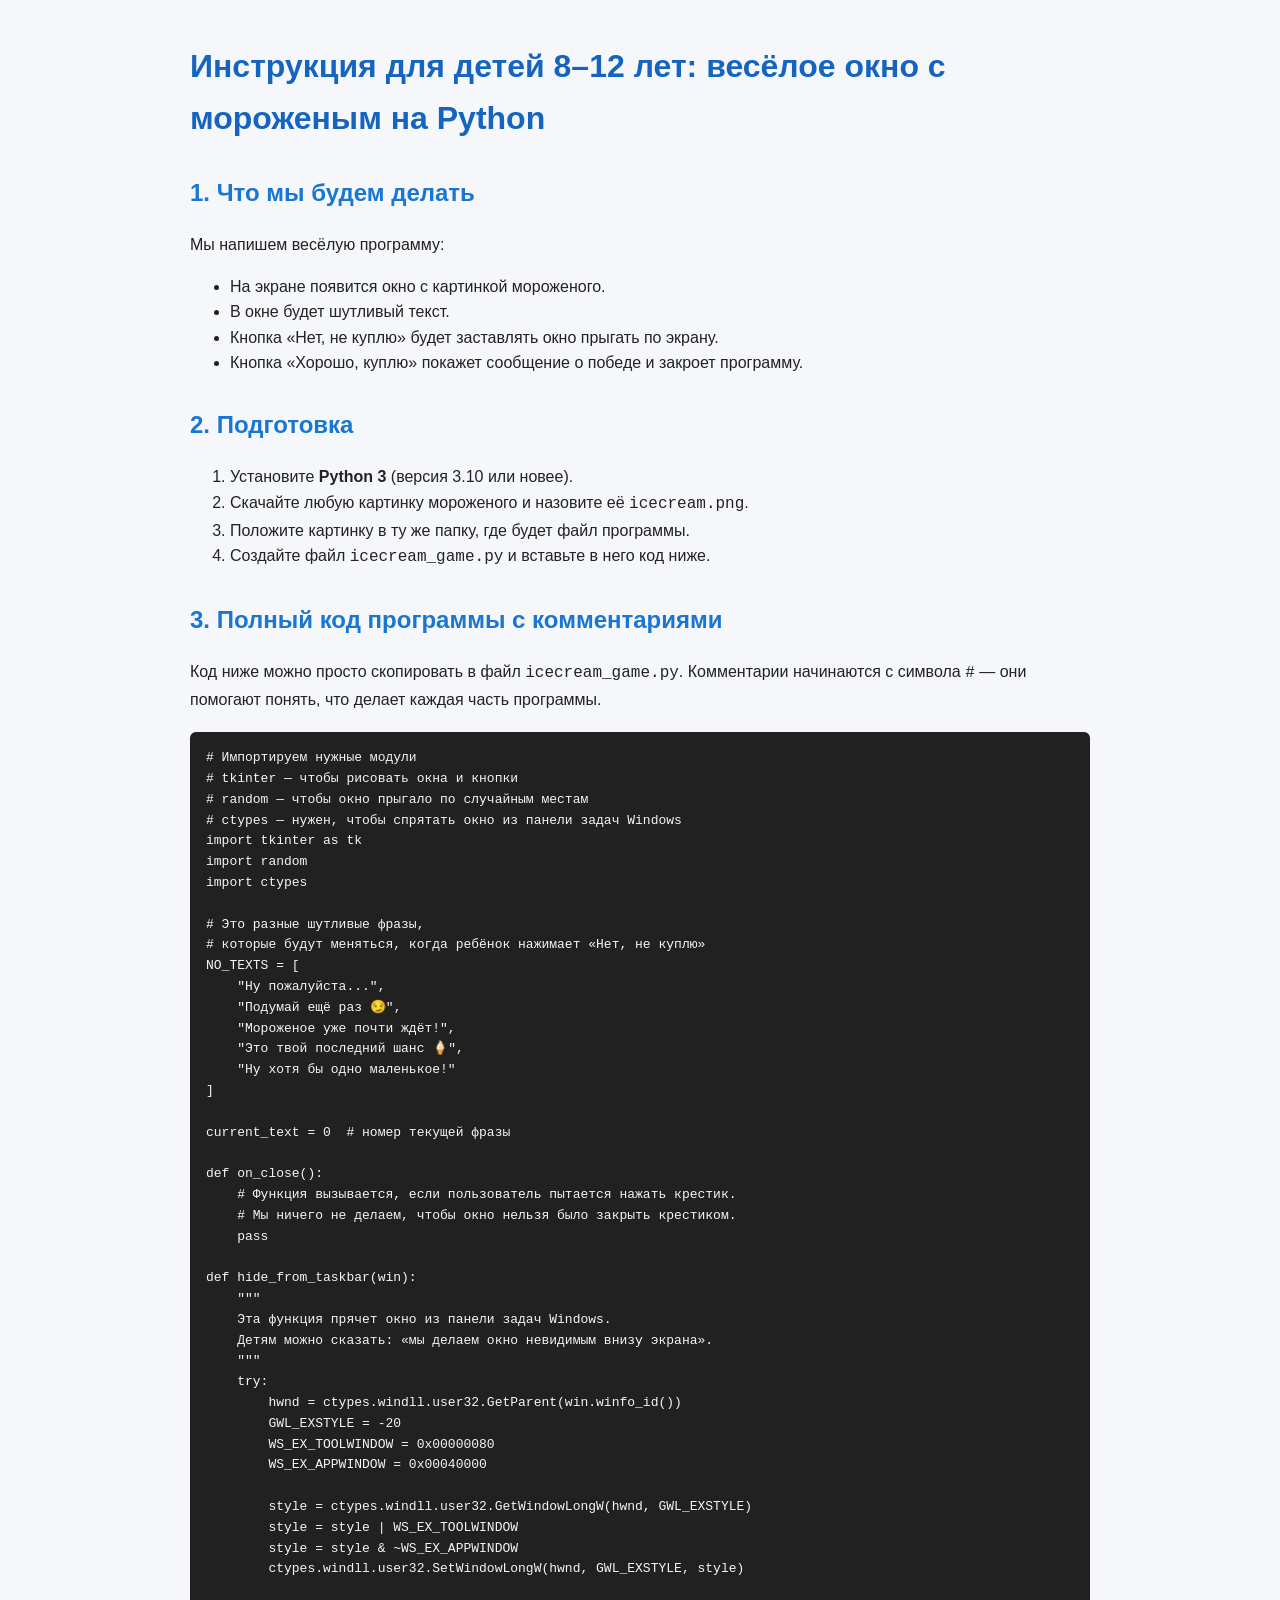
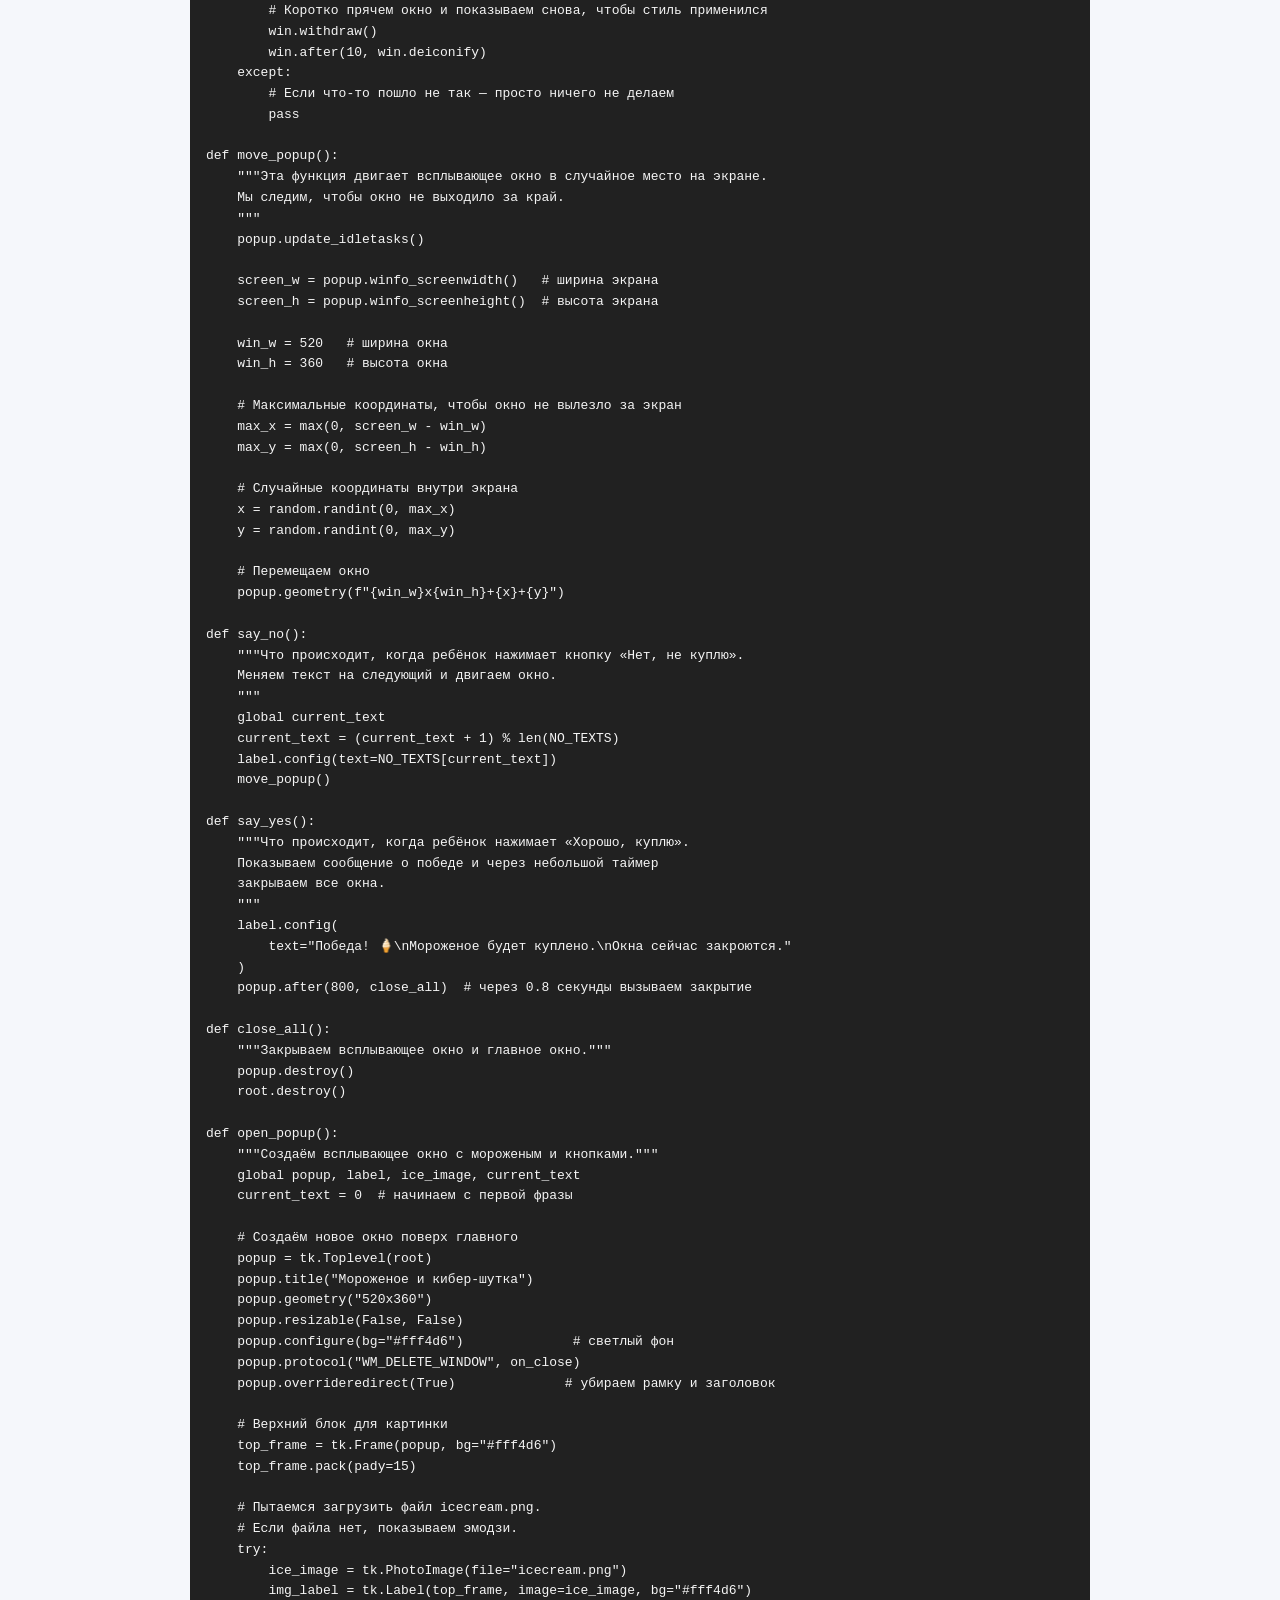
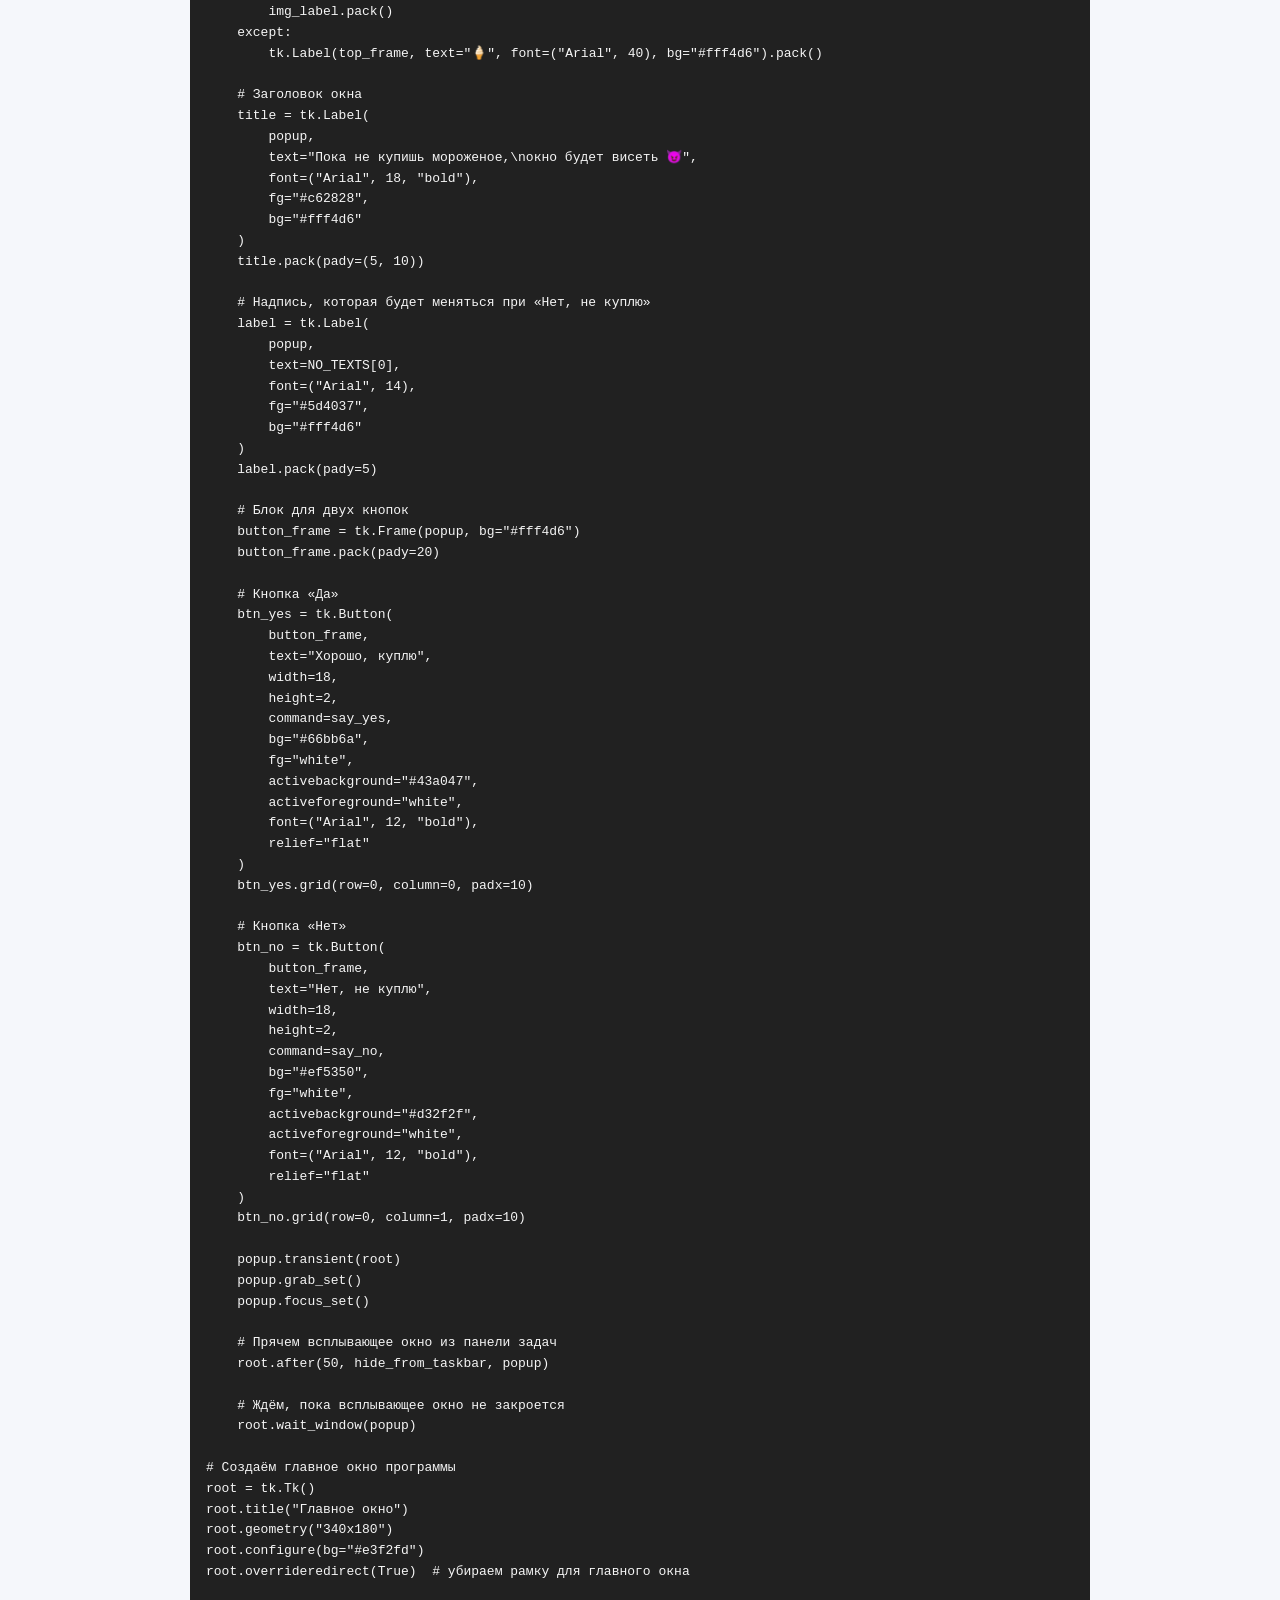
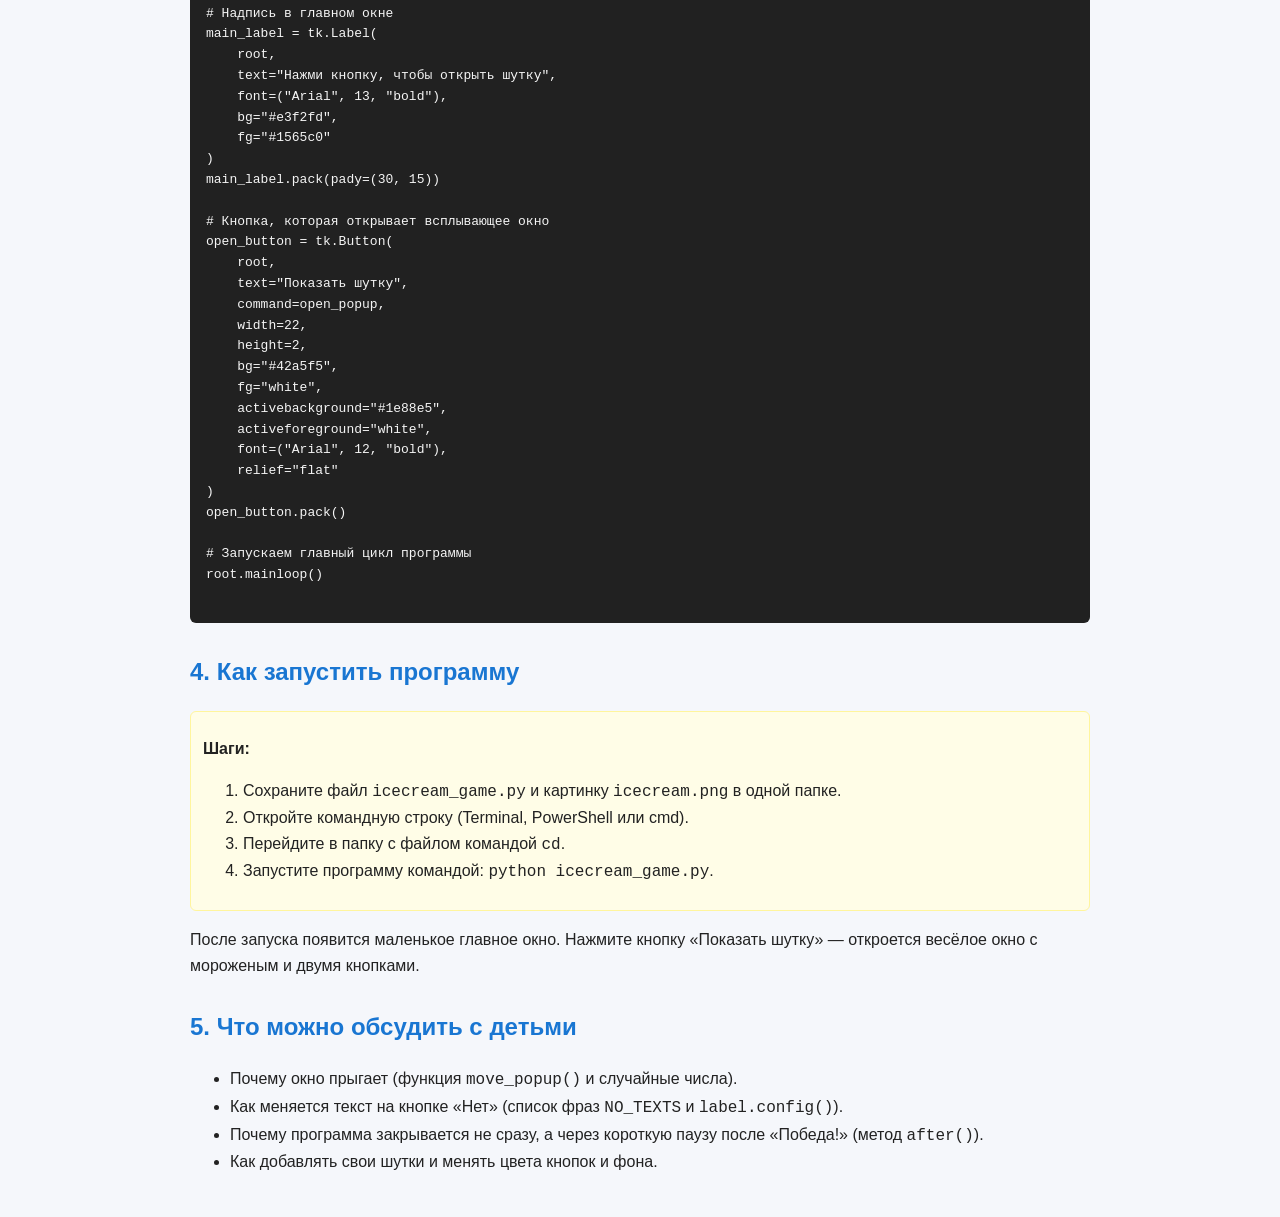
==== app_py.html @ a4f638e1 "Add files via upload" ====
<!DOCTYPE html>
<html lang="ru">
<head>
  <meta charset="UTF-8">
  <title>Инструкция: весёлое окно с мороженым на Python</title>
  <style>
    body { font-family: Arial, sans-serif; background:#f5f7fb; color:#222; line-height:1.6; margin:0; padding:0; }
    .container { max-width: 900px; margin: 0 auto; padding: 20px 30px 40px; }
    h1 { color:#1565c0; }
    h2 { color:#1976d2; margin-top:30px; }
    pre { background:#212121; color:#f5f5f5; padding:16px; border-radius:6px; overflow-x:auto; font-size:13px; }
    code { font-family: Consolas, Monaco, monospace; }
    .step { margin-bottom:20px; }
    .highlight { background:#fffde7; padding:8px 12px; border-radius:6px; border:1px solid #fff59d; }
    ul { margin-top:8px; }
  </style>
</head>
<body>
  <div class="container">
    <h1>Инструкция для детей 8–12 лет: весёлое окно с мороженым на Python</h1>

    <h2>1. Что мы будем делать</h2>
    <div class="step">
      <p>Мы напишем весёлую программу:</p>
      <ul>
        <li>На экране появится окно с картинкой мороженого.</li>
        <li>В окне будет шутливый текст.</li>
        <li>Кнопка «Нет, не куплю» будет заставлять окно прыгать по экрану.</li>
        <li>Кнопка «Хорошо, куплю» покажет сообщение о победе и закроет программу.</li>
      </ul>
    </div>

    <h2>2. Подготовка</h2>
    <div class="step">
      <ol>
        <li>Установите <strong>Python 3</strong> (версия 3.10 или новее).</li>
        <li>Скачайте любую картинку мороженого и назовите её <code>icecream.png</code>.</li>
        <li>Положите картинку в ту же папку, где будет файл программы.</li>
        <li>Создайте файл <code>icecream_game.py</code> и вставьте в него код ниже.</li>
      </ol>
    </div>

    <h2>3. Полный код программы с комментариями</h2>
    <div class="step">
      <p>Код ниже можно просто скопировать в файл <code>icecream_game.py</code>. Комментарии начинаются с символа <code>#</code> — они помогают понять, что делает каждая часть программы.</p>
    </div>

    <pre><code># Импортируем нужные модули
# tkinter — чтобы рисовать окна и кнопки
# random — чтобы окно прыгало по случайным местам
# ctypes — нужен, чтобы спрятать окно из панели задач Windows
import tkinter as tk
import random
import ctypes

# Это разные шутливые фразы,
# которые будут меняться, когда ребёнок нажимает «Нет, не куплю»
NO_TEXTS = [
    "Ну пожалуйста...",
    "Подумай ещё раз 😏",
    "Мороженое уже почти ждёт!",
    "Это твой последний шанс 🍦",
    "Ну хотя бы одно маленькое!"
]

current_text = 0  # номер текущей фразы

def on_close():
    # Функция вызывается, если пользователь пытается нажать крестик.
    # Мы ничего не делаем, чтобы окно нельзя было закрыть крестиком.
    pass

def hide_from_taskbar(win):
    """
    Эта функция прячет окно из панели задач Windows.
    Детям можно сказать: «мы делаем окно невидимым внизу экрана».
    """
    try:
        hwnd = ctypes.windll.user32.GetParent(win.winfo_id())
        GWL_EXSTYLE = -20
        WS_EX_TOOLWINDOW = 0x00000080
        WS_EX_APPWINDOW = 0x00040000

        style = ctypes.windll.user32.GetWindowLongW(hwnd, GWL_EXSTYLE)
        style = style | WS_EX_TOOLWINDOW
        style = style & ~WS_EX_APPWINDOW
        ctypes.windll.user32.SetWindowLongW(hwnd, GWL_EXSTYLE, style)

        # Коротко прячем окно и показываем снова, чтобы стиль применился
        win.withdraw()
        win.after(10, win.deiconify)
    except:
        # Если что-то пошло не так — просто ничего не делаем
        pass

def move_popup():
    """Эта функция двигает всплывающее окно в случайное место на экране.
    Мы следим, чтобы окно не выходило за край.
    """
    popup.update_idletasks()

    screen_w = popup.winfo_screenwidth()   # ширина экрана
    screen_h = popup.winfo_screenheight()  # высота экрана

    win_w = 520   # ширина окна
    win_h = 360   # высота окна

    # Максимальные координаты, чтобы окно не вылезло за экран
    max_x = max(0, screen_w - win_w)
    max_y = max(0, screen_h - win_h)

    # Случайные координаты внутри экрана
    x = random.randint(0, max_x)
    y = random.randint(0, max_y)

    # Перемещаем окно
    popup.geometry(f"{win_w}x{win_h}+{x}+{y}")

def say_no():
    """Что происходит, когда ребёнок нажимает кнопку «Нет, не куплю».
    Меняем текст на следующий и двигаем окно.
    """
    global current_text
    current_text = (current_text + 1) % len(NO_TEXTS)
    label.config(text=NO_TEXTS[current_text])
    move_popup()

def say_yes():
    """Что происходит, когда ребёнок нажимает «Хорошо, куплю».
    Показываем сообщение о победе и через небольшой таймер
    закрываем все окна.
    """
    label.config(
        text="Победа! 🍦\nМороженое будет куплено.\nОкна сейчас закроются."
    )
    popup.after(800, close_all)  # через 0.8 секунды вызываем закрытие

def close_all():
    """Закрываем всплывающее окно и главное окно."""
    popup.destroy()
    root.destroy()

def open_popup():
    """Создаём всплывающее окно с мороженым и кнопками."""
    global popup, label, ice_image, current_text
    current_text = 0  # начинаем с первой фразы

    # Создаём новое окно поверх главного
    popup = tk.Toplevel(root)
    popup.title("Мороженое и кибер-шутка")
    popup.geometry("520x360")
    popup.resizable(False, False)
    popup.configure(bg="#fff4d6")              # светлый фон
    popup.protocol("WM_DELETE_WINDOW", on_close)
    popup.overrideredirect(True)              # убираем рамку и заголовок

    # Верхний блок для картинки
    top_frame = tk.Frame(popup, bg="#fff4d6")
    top_frame.pack(pady=15)

    # Пытаемся загрузить файл icecream.png.
    # Если файла нет, показываем эмодзи.
    try:
        ice_image = tk.PhotoImage(file="icecream.png")
        img_label = tk.Label(top_frame, image=ice_image, bg="#fff4d6")
        img_label.pack()
    except:
        tk.Label(top_frame, text="🍦", font=("Arial", 40), bg="#fff4d6").pack()

    # Заголовок окна
    title = tk.Label(
        popup,
        text="Пока не купишь мороженое,\nокно будет висеть 😈",
        font=("Arial", 18, "bold"),
        fg="#c62828",
        bg="#fff4d6"
    )
    title.pack(pady=(5, 10))

    # Надпись, которая будет меняться при «Нет, не куплю»
    label = tk.Label(
        popup,
        text=NO_TEXTS[0],
        font=("Arial", 14),
        fg="#5d4037",
        bg="#fff4d6"
    )
    label.pack(pady=5)

    # Блок для двух кнопок
    button_frame = tk.Frame(popup, bg="#fff4d6")
    button_frame.pack(pady=20)

    # Кнопка «Да»
    btn_yes = tk.Button(
        button_frame,
        text="Хорошо, куплю",
        width=18,
        height=2,
        command=say_yes,
        bg="#66bb6a",
        fg="white",
        activebackground="#43a047",
        activeforeground="white",
        font=("Arial", 12, "bold"),
        relief="flat"
    )
    btn_yes.grid(row=0, column=0, padx=10)

    # Кнопка «Нет»
    btn_no = tk.Button(
        button_frame,
        text="Нет, не куплю",
        width=18,
        height=2,
        command=say_no,
        bg="#ef5350",
        fg="white",
        activebackground="#d32f2f",
        activeforeground="white",
        font=("Arial", 12, "bold"),
        relief="flat"
    )
    btn_no.grid(row=0, column=1, padx=10)

    popup.transient(root)
    popup.grab_set()
    popup.focus_set()

    # Прячем всплывающее окно из панели задач
    root.after(50, hide_from_taskbar, popup)

    # Ждём, пока всплывающее окно не закроется
    root.wait_window(popup)

# Создаём главное окно программы
root = tk.Tk()
root.title("Главное окно")
root.geometry("340x180")
root.configure(bg="#e3f2fd")
root.overrideredirect(True)  # убираем рамку для главного окна

# Надпись в главном окне
main_label = tk.Label(
    root,
    text="Нажми кнопку, чтобы открыть шутку",
    font=("Arial", 13, "bold"),
    bg="#e3f2fd",
    fg="#1565c0"
)
main_label.pack(pady=(30, 15))

# Кнопка, которая открывает всплывающее окно
open_button = tk.Button(
    root,
    text="Показать шутку",
    command=open_popup,
    width=22,
    height=2,
    bg="#42a5f5",
    fg="white",
    activebackground="#1e88e5",
    activeforeground="white",
    font=("Arial", 12, "bold"),
    relief="flat"
)
open_button.pack()

# Запускаем главный цикл программы
root.mainloop()
    </code></pre>

    <h2>4. Как запустить программу</h2>
    <div class="step">
      <div class="highlight">
        <p><strong>Шаги:</strong></p>
        <ol>
          <li>Сохраните файл <code>icecream_game.py</code> и картинку <code>icecream.png</code> в одной папке.</li>
          <li>Откройте командную строку (Terminal, PowerShell или cmd).</li>
          <li>Перейдите в папку с файлом командой <code>cd</code>.</li>
          <li>Запустите программу командой: <code>python icecream_game.py</code>.</li>
        </ol>
      </div>
      <p>После запуска появится маленькое главное окно. Нажмите кнопку «Показать шутку» — откроется весёлое окно с мороженым и двумя кнопками.</p>
    </div>

    <h2>5. Что можно обсудить с детьми</h2>
    <div class="step">
      <ul>
        <li>Почему окно прыгает (функция <code>move_popup()</code> и случайные числа).</li>
        <li>Как меняется текст на кнопке «Нет» (список фраз <code>NO_TEXTS</code> и <code>label.config()</code>).</li>
        <li>Почему программа закрывается не сразу, а через короткую паузу после «Победа!» (метод <code>after()</code>).</li>
        <li>Как добавлять свои шутки и менять цвета кнопок и фона.</li>
      </ul>
    </div>
  </div>
</body>
</html>
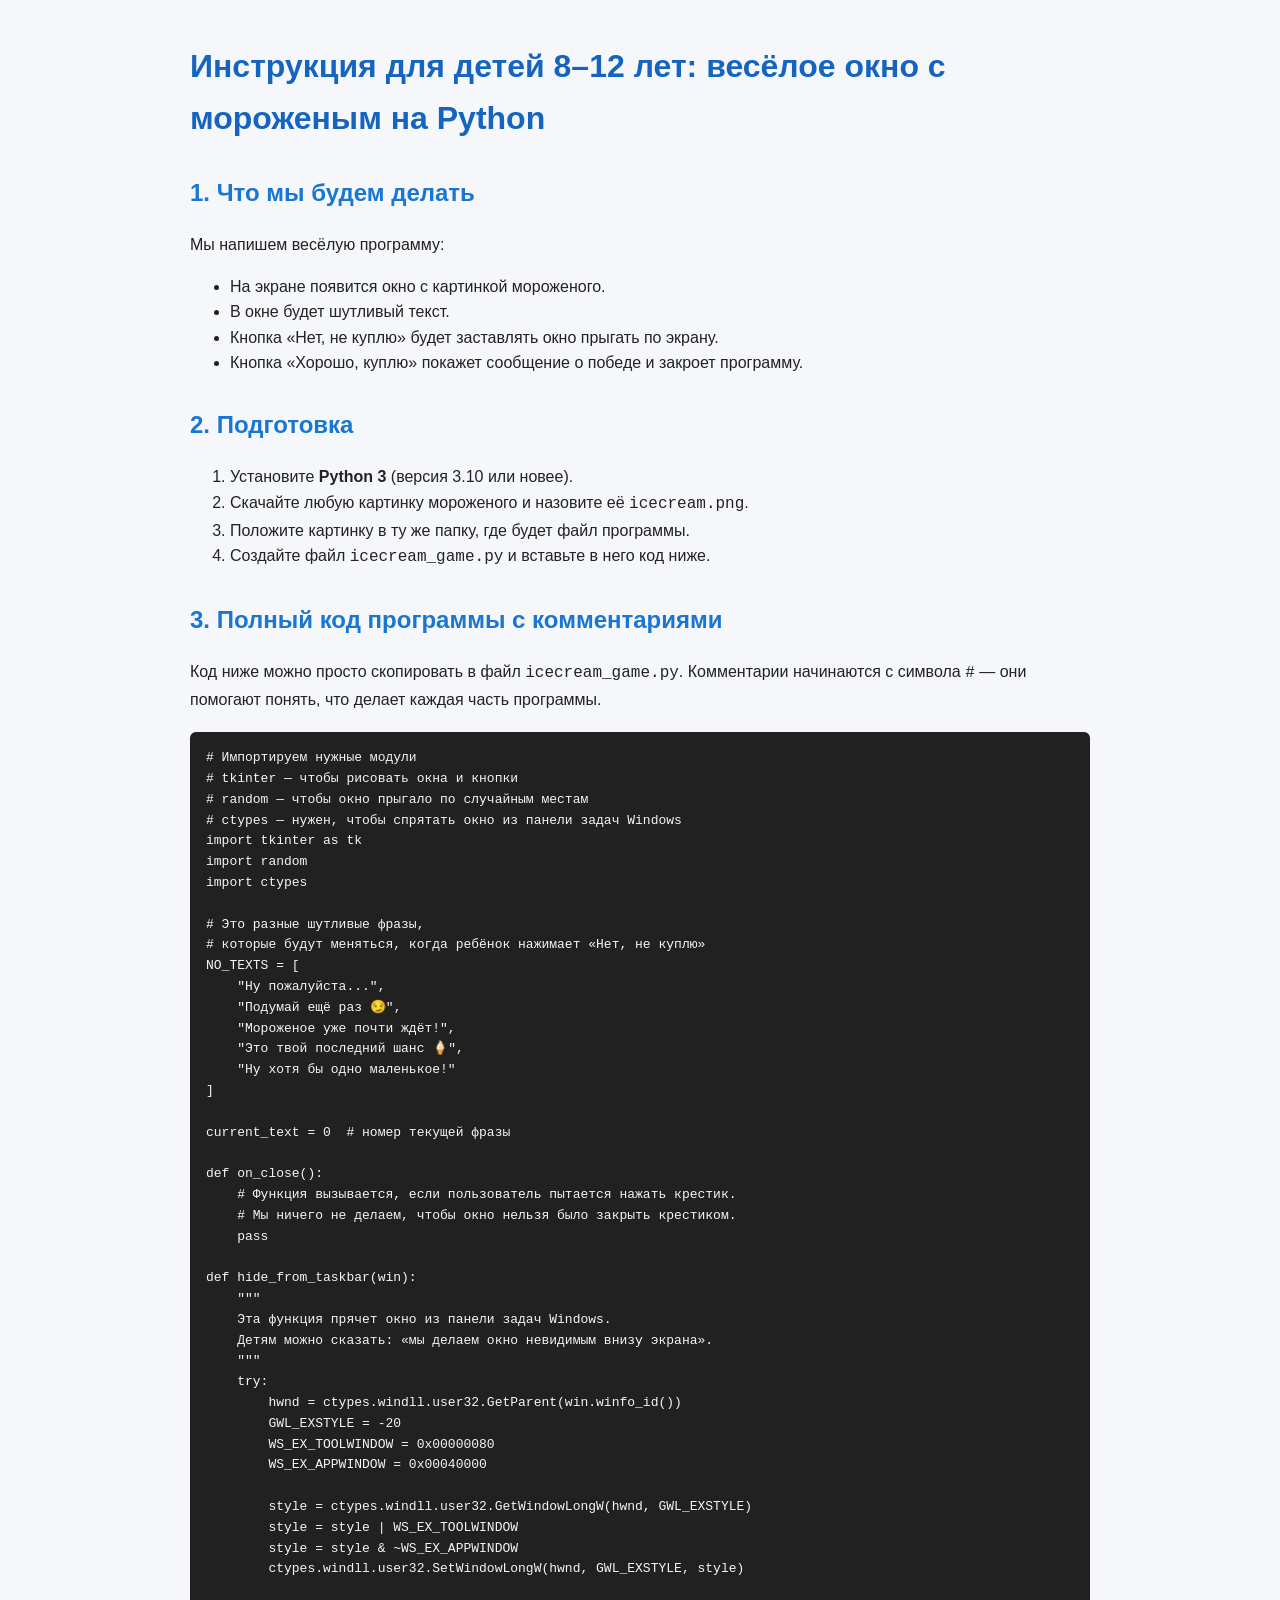
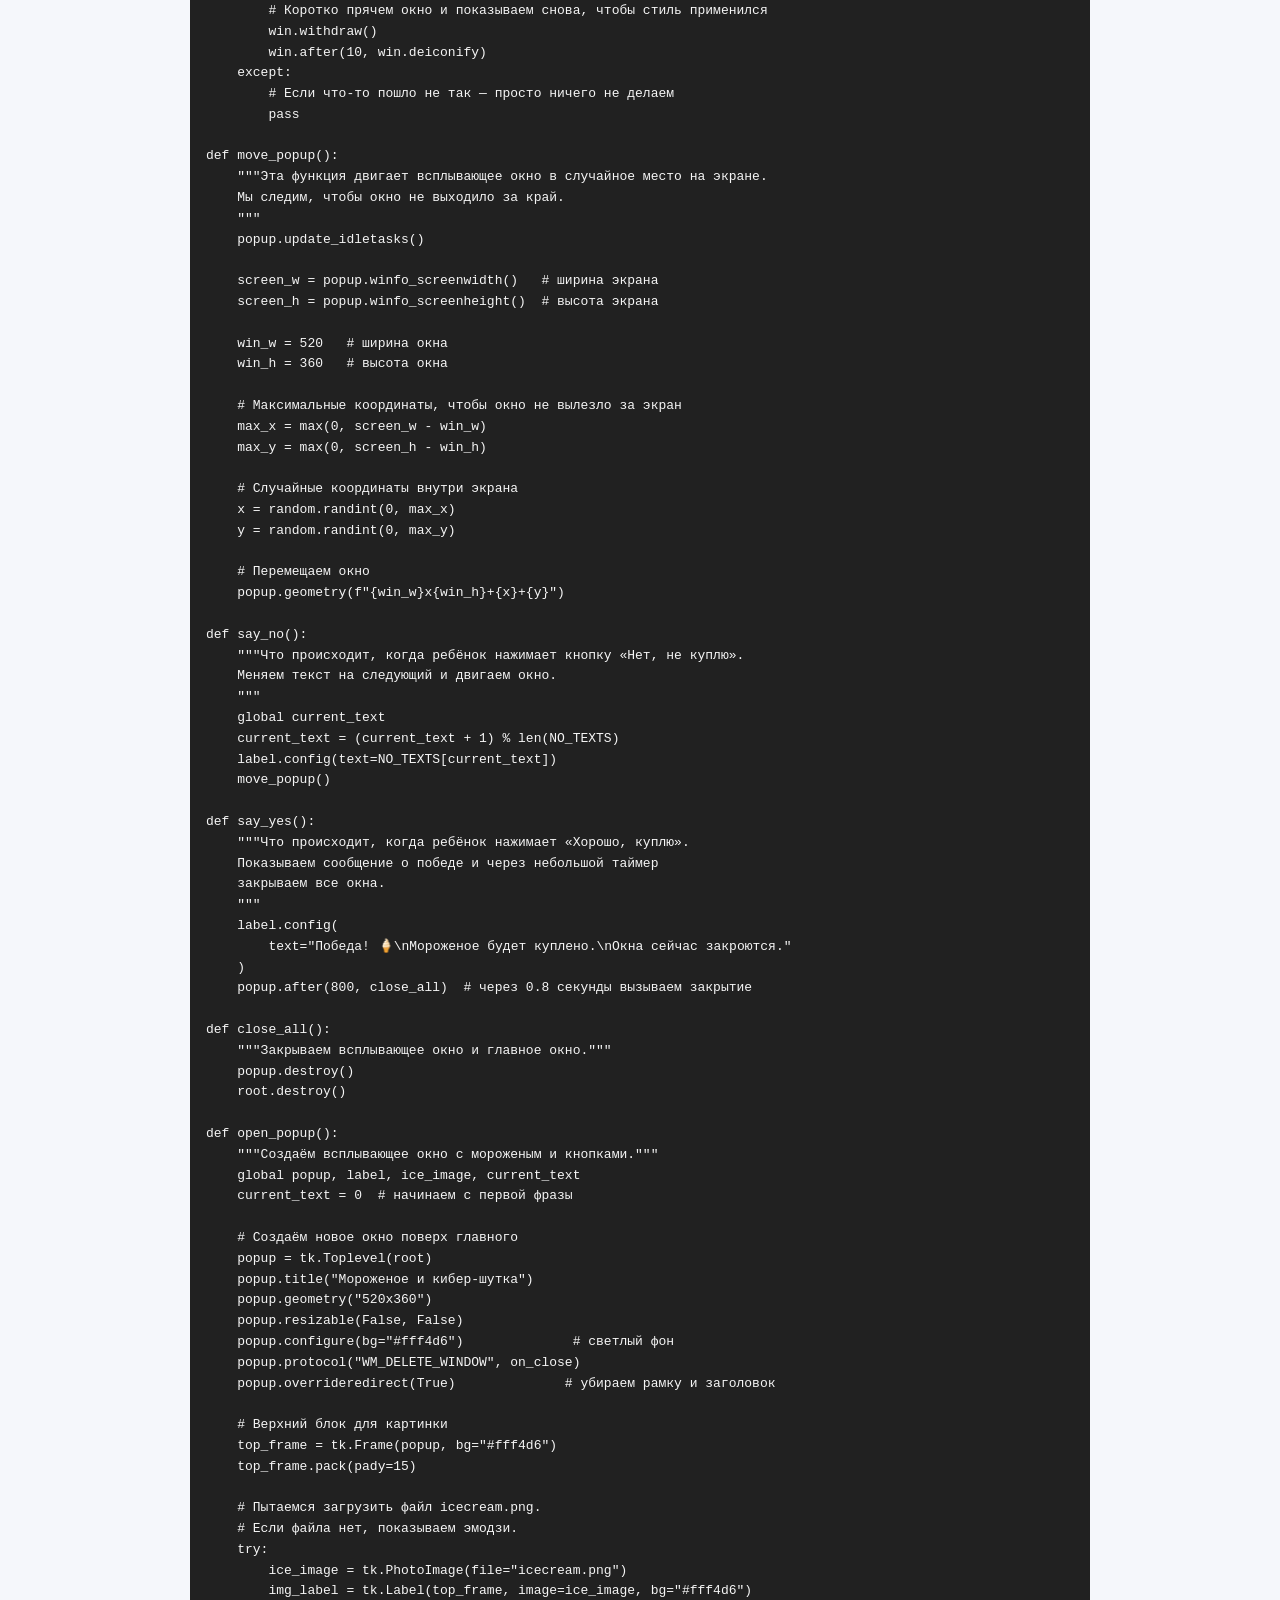
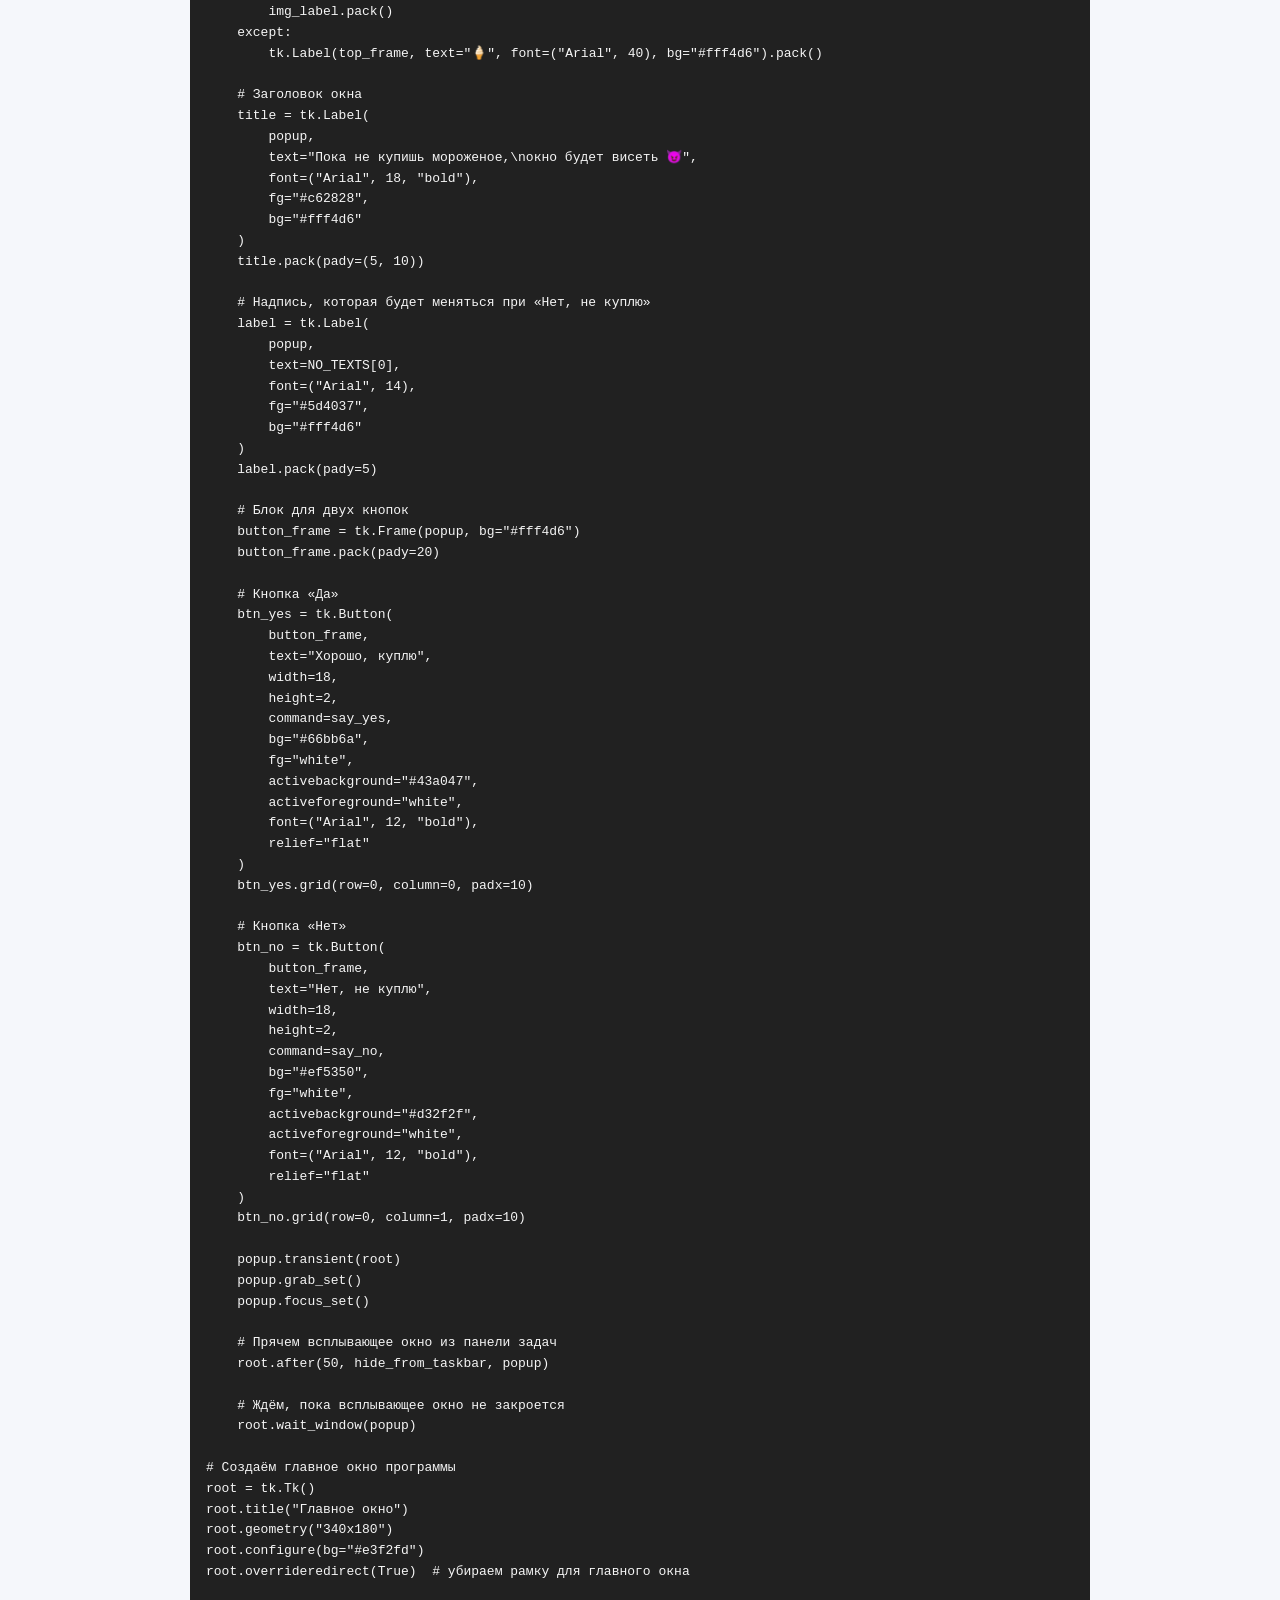
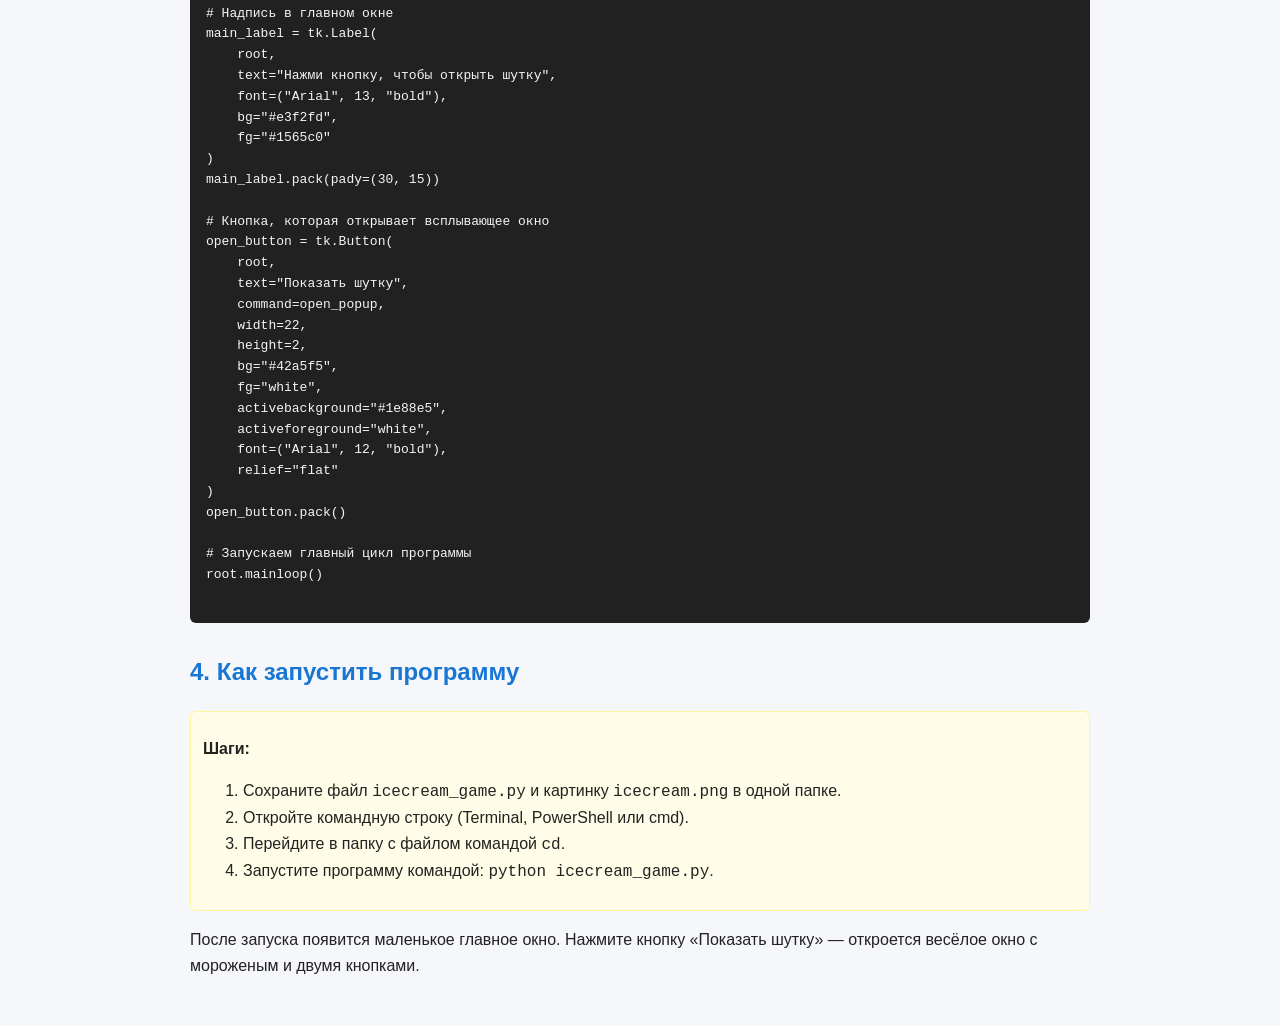
==== commit 6cc8add9: "Add files via upload" ====
--- a/app_py.html
+++ b/app_py.html
@@ -283,16 +283,6 @@
       </div>
       <p>После запуска появится маленькое главное окно. Нажмите кнопку «Показать шутку» — откроется весёлое окно с мороженым и двумя кнопками.</p>
     </div>
-
-    <h2>5. Что можно обсудить с детьми</h2>
-    <div class="step">
-      <ul>
-        <li>Почему окно прыгает (функция <code>move_popup()</code> и случайные числа).</li>
-        <li>Как меняется текст на кнопке «Нет» (список фраз <code>NO_TEXTS</code> и <code>label.config()</code>).</li>
-        <li>Почему программа закрывается не сразу, а через короткую паузу после «Победа!» (метод <code>after()</code>).</li>
-        <li>Как добавлять свои шутки и менять цвета кнопок и фона.</li>
-      </ul>
-    </div>
   </div>
 </body>
 </html>
